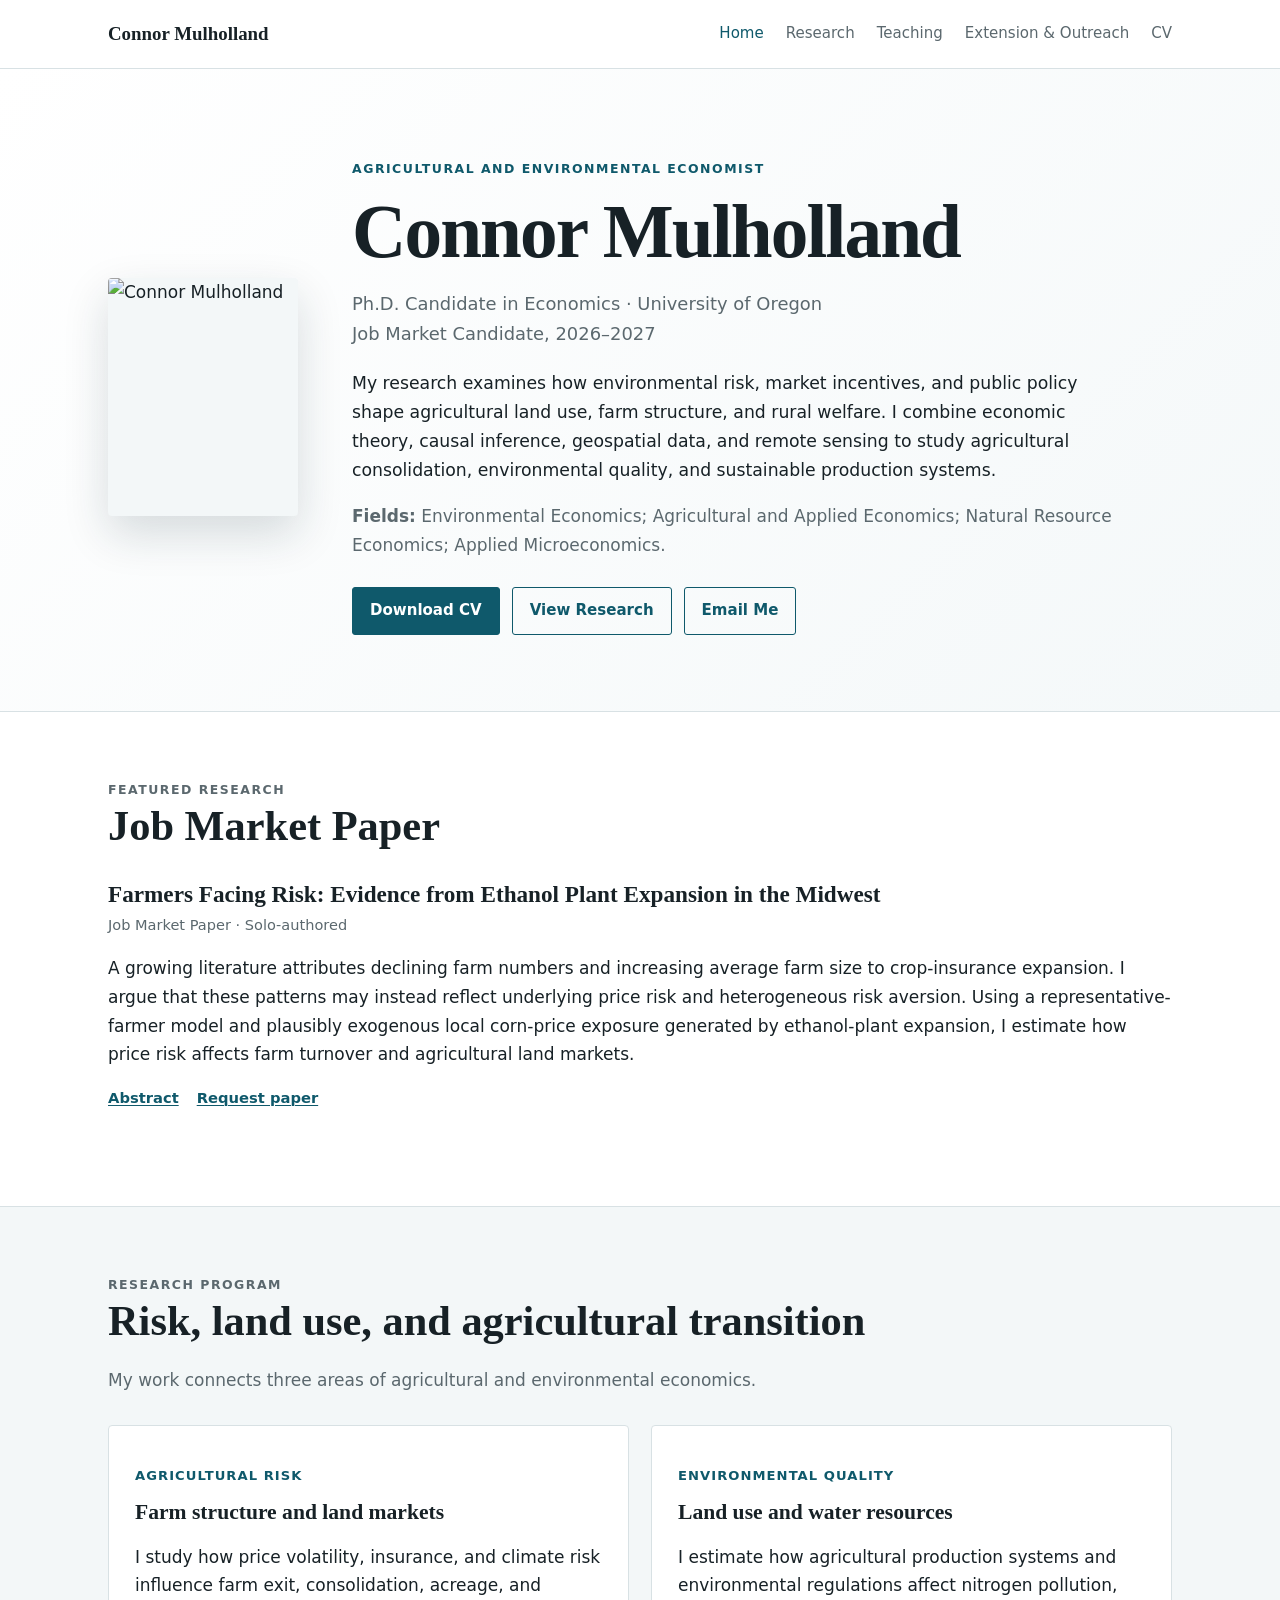
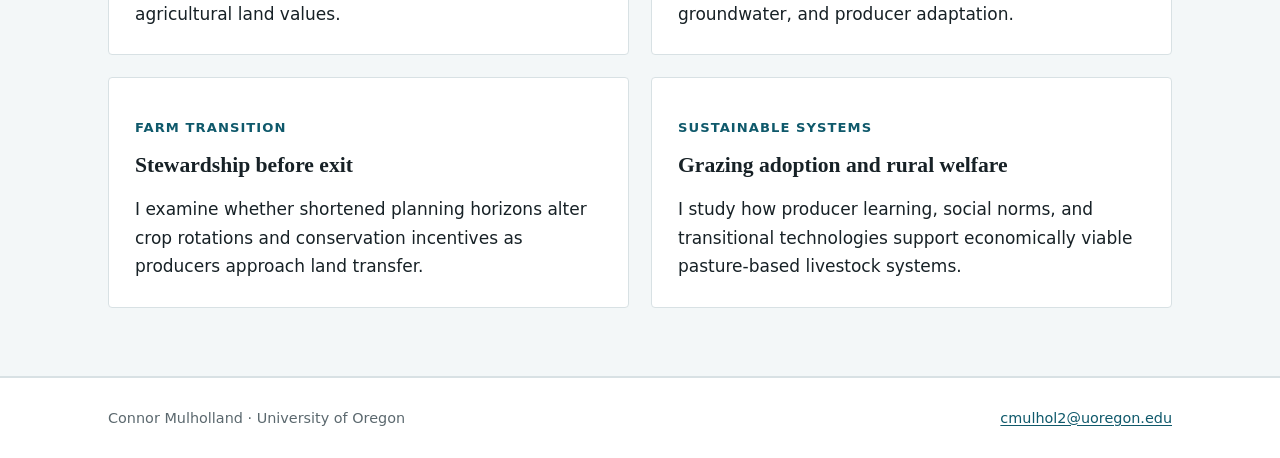
==== index.html @ 606e9f07 "Update index.html" ====
<!doctype html>
<html lang="en">
<head>
  <meta charset="utf-8">
  <meta name="viewport" content="width=device-width, initial-scale=1">
  <meta name="description" content="Connor Mulholland is an economics Ph.D. candidate at the University of Oregon specializing in agricultural and environmental economics.">
  <title>Connor Mulholland | Environmental and Agricultural Economist</title>
  <link rel="stylesheet" href="styles.css">
</head>
<body>
<header class="site-header">
  <nav class="nav" aria-label="Main navigation">
    <a class="brand" href="index.html">Connor Mulholland</a>
    <div class="nav-links">
      <a href="index.html" aria-current="page">Home</a>
      <a href="research.html">Research</a>
      <a href="teaching.html">Teaching</a>
      <a href="outreach.html">Extension & Outreach</a>
      <a href="cv.html">CV</a>
    </div>
  </nav>
</header>
<main>
  <section class="hero">
    <div class="container hero-grid">
      <div class="portrait-wrap"><img class="portrait" src="images/connor-mulholland.jpg" alt="Connor Mulholland"></div>
      <div>
        <p class="eyebrow">Agricultural and Environmental Economist</p>
        <h1>Connor Mulholland</h1>
        <p class="position">Ph.D. Candidate in Economics · University of Oregon<br>Job Market Candidate, 2026–2027</p>
        <p class="summary">My research examines how environmental risk, market incentives, and public policy shape agricultural land use, farm structure, and rural welfare. I combine economic theory, causal inference, geospatial data, and remote sensing to study agricultural consolidation, environmental quality, and sustainable production systems.</p>
        <p class="fields"><strong>Fields:</strong> Environmental Economics; Agricultural and Applied Economics; Natural Resource Economics; Applied Microeconomics.</p>
        <div class="actions">
          <a class="button primary" href="Connor_Mulholland_CV.pdf">Download CV</a>
          <a class="button" href="research.html">View Research</a>
          <a class="button" href="mailto:cmulhol2@uoregon.edu">Email Me</a>
        </div>
      </div>
    </div>
  </section>

  <section class="section">
    <div class="container">
      <div class="section-heading">
        <p class="eyebrow">Featured Research</p>
        <h2>Job Market Paper</h2>
      </div>
      <article class="paper">
        <h3 class="paper-title">Farmers Facing Risk: Evidence from Ethanol Plant Expansion in the Midwest</h3>
        <p class="paper-status">Job Market Paper · Solo-authored</p>
        <p>A growing literature attributes declining farm numbers and increasing average farm size to crop-insurance expansion. I argue that these patterns may instead reflect underlying price risk and heterogeneous risk aversion. Using a representative-farmer model and plausibly exogenous local corn-price exposure generated by ethanol-plant expansion, I estimate how price risk affects farm turnover and agricultural land markets.</p>
        <div class="paper-links">
          <a href="research.html#farmers-facing-risk">Abstract</a>
          <a href="mailto:cmulhol2@uoregon.edu?subject=Farmers%20Facing%20Risk">Request paper</a>
        </div>
      </article>
    </div>
  </section>

  <section class="section alt">
    <div class="container">
      <div class="section-heading">
        <p class="eyebrow">Research Program</p>
        <h2>Risk, land use, and agricultural transition</h2>
        <p>My work connects three areas of agricultural and environmental economics.</p>
      </div>
      <div class="grid-2">
        <div class="card"><p class="meta">Agricultural risk</p><h3>Farm structure and land markets</h3><p>I study how price volatility, insurance, and climate risk influence farm exit, consolidation, acreage, and agricultural land values.</p></div>
        <div class="card"><p class="meta">Environmental quality</p><h3>Land use and water resources</h3><p>I estimate how agricultural production systems and environmental regulations affect nitrogen pollution, groundwater, and producer adaptation.</p></div>
        <div class="card"><p class="meta">Farm transition</p><h3>Stewardship before exit</h3><p>I examine whether shortened planning horizons alter crop rotations and conservation incentives as producers approach land transfer.</p></div>
        <div class="card"><p class="meta">Sustainable systems</p><h3>Grazing adoption and rural welfare</h3><p>I study how producer learning, social norms, and transitional technologies support economically viable pasture-based livestock systems.</p></div>
      </div>
    </div>
  </section>
</main>
<footer class="site-footer"><div class="container footer-row"><span>Connor Mulholland · University of Oregon</span><span><a href="mailto:cmulhol2@uoregon.edu">cmulhol2@uoregon.edu</a></span></div></footer>
</body>
</html>
---- styles.css ----
:root {
  --ink: #172126;
  --muted: #5b686e;
  --accent: #0f596b;
  --accent-dark: #0a3d49;
  --paper: #ffffff;
  --wash: #f3f7f8;
  --line: #d8e1e4;
  --max: 1120px;
  --serif: Georgia, "Times New Roman", serif;
  --sans: Inter, ui-sans-serif, system-ui, -apple-system, BlinkMacSystemFont, "Segoe UI", sans-serif;
}

* { box-sizing: border-box; }
html { scroll-behavior: smooth; }
body {
  margin: 0;
  color: var(--ink);
  background: var(--paper);
  font-family: var(--sans);
  font-size: 17px;
  line-height: 1.68;
  text-rendering: optimizeLegibility;
}
a { color: var(--accent); text-decoration-thickness: .08em; text-underline-offset: .16em; }
a:hover { color: var(--accent-dark); }
img { max-width: 100%; }

.site-header {
  position: sticky;
  top: 0;
  z-index: 10;
  background: rgba(255,255,255,.95);
  backdrop-filter: blur(10px);
  border-bottom: 1px solid var(--line);
}
.nav {
  max-width: var(--max);
  margin: 0 auto;
  min-height: 68px;
  padding: 0 28px;
  display: flex;
  align-items: center;
  justify-content: space-between;
  gap: 24px;
}
.brand {
  font-family: var(--serif);
  font-weight: 700;
  font-size: 1.18rem;
  color: var(--ink);
  text-decoration: none;
}
.nav-links { display: flex; align-items: center; gap: 22px; flex-wrap: wrap; }
.nav-links a { color: var(--muted); text-decoration: none; font-size: .94rem; }
.nav-links a:hover, .nav-links a[aria-current="page"] { color: var(--accent); }

main { min-height: calc(100vh - 180px); }
.container { max-width: var(--max); margin: 0 auto; padding: 0 28px; }
.hero {
  padding: 90px 0 76px;
  background: linear-gradient(135deg, #ffffff 0%, #f4f8f9 100%);
  border-bottom: 1px solid var(--line);
}
.hero-grid {
  display: grid;
  grid-template-columns: 190px minmax(0, 1fr);
  gap: 54px;
  align-items: center;
}
.portrait-wrap {
  width: 190px;
  aspect-ratio: 4/5;
  overflow: hidden;
  border-radius: 4px;
  box-shadow: 0 18px 45px rgba(20,45,54,.16);
  background: var(--wash);
}
.portrait {
  width: 100%;
  height: 100%;
  display: block;
  object-fit: cover;
  object-position: center 38%;
}
.eyebrow {
  margin: 0 0 8px;
  color: var(--accent);
  font-weight: 700;
  letter-spacing: .12em;
  text-transform: uppercase;
  font-size: .78rem;
}
h1, h2, h3 { font-family: var(--serif); line-height: 1.18; }
h1 { margin: 0 0 12px; font-size: clamp(2.7rem, 6vw, 4.7rem); letter-spacing: -.025em; }
h2 { margin: 0 0 20px; font-size: clamp(1.9rem, 4vw, 2.65rem); }
h3 { margin: 0 0 10px; font-size: 1.35rem; }
.position { margin: 0 0 20px; color: var(--muted); font-size: 1.12rem; }
.summary { max-width: 760px; font-size: 1.08rem; }
.fields { color: var(--muted); }
.actions { display: flex; gap: 12px; flex-wrap: wrap; margin-top: 28px; }
.button {
  display: inline-flex;
  align-items: center;
  justify-content: center;
  min-height: 44px;
  padding: 10px 17px;
  border: 1px solid var(--accent);
  border-radius: 3px;
  color: var(--accent);
  text-decoration: none;
  font-weight: 700;
  font-size: .94rem;
}
.button.primary { background: var(--accent); color: white; }
.button:hover { transform: translateY(-1px); }

.section { padding: 68px 0; }
.section.alt { background: var(--wash); border-top: 1px solid var(--line); border-bottom: 1px solid var(--line); }
.section-heading { max-width: 780px; margin-bottom: 30px; }
.section-heading p { color: var(--muted); margin-bottom: 0; }
.grid-2 { display: grid; grid-template-columns: repeat(2, minmax(0, 1fr)); gap: 22px; }
.card {
  background: white;
  border: 1px solid var(--line);
  padding: 26px;
  border-radius: 4px;
}
.card p:last-child { margin-bottom: 0; }
.meta { color: var(--accent); font-weight: 700; font-size: .82rem; text-transform: uppercase; letter-spacing: .08em; }
.paper { padding: 28px 0; border-top: 1px solid var(--line); }
.paper:first-of-type { border-top: 0; padding-top: 0; }
.paper-title { font-size: 1.45rem; margin-bottom: 5px; }
.paper-status { color: var(--muted); font-size: .91rem; margin: 0 0 12px; }
.paper-links { display: flex; gap: 18px; flex-wrap: wrap; font-weight: 700; font-size: .92rem; }
.page-header { padding: 64px 0 42px; border-bottom: 1px solid var(--line); background: var(--wash); }
.page-header p { max-width: 760px; color: var(--muted); font-size: 1.05rem; }
.list-clean { padding: 0; margin: 0; list-style: none; }
.list-clean li { padding: 18px 0; border-top: 1px solid var(--line); }
.list-clean li:first-child { border-top: 0; }
.course-title { display: flex; justify-content: space-between; gap: 24px; font-weight: 700; }
.course-title span:last-child { color: var(--muted); font-weight: 500; text-align: right; }
.pdf-frame { width: 100%; height: 78vh; border: 1px solid var(--line); background: white; }
.notice { padding: 16px 18px; background: #eef6f8; border-left: 4px solid var(--accent); }

.site-footer { border-top: 1px solid var(--line); padding: 28px 0; color: var(--muted); font-size: .9rem; }
.footer-row { display: flex; justify-content: space-between; gap: 24px; flex-wrap: wrap; }

@media (max-width: 760px) {
  .nav { min-height: auto; padding-top: 16px; padding-bottom: 16px; align-items: flex-start; flex-direction: column; }
  .nav-links { gap: 14px 18px; }
  .hero { padding: 58px 0; }
  .hero-grid { grid-template-columns: 1fr; gap: 30px; }
  .portrait-wrap { width: 150px; }
  .grid-2 { grid-template-columns: 1fr; }
  .course-title { flex-direction: column; gap: 2px; }
  .course-title span:last-child { text-align: left; }
}
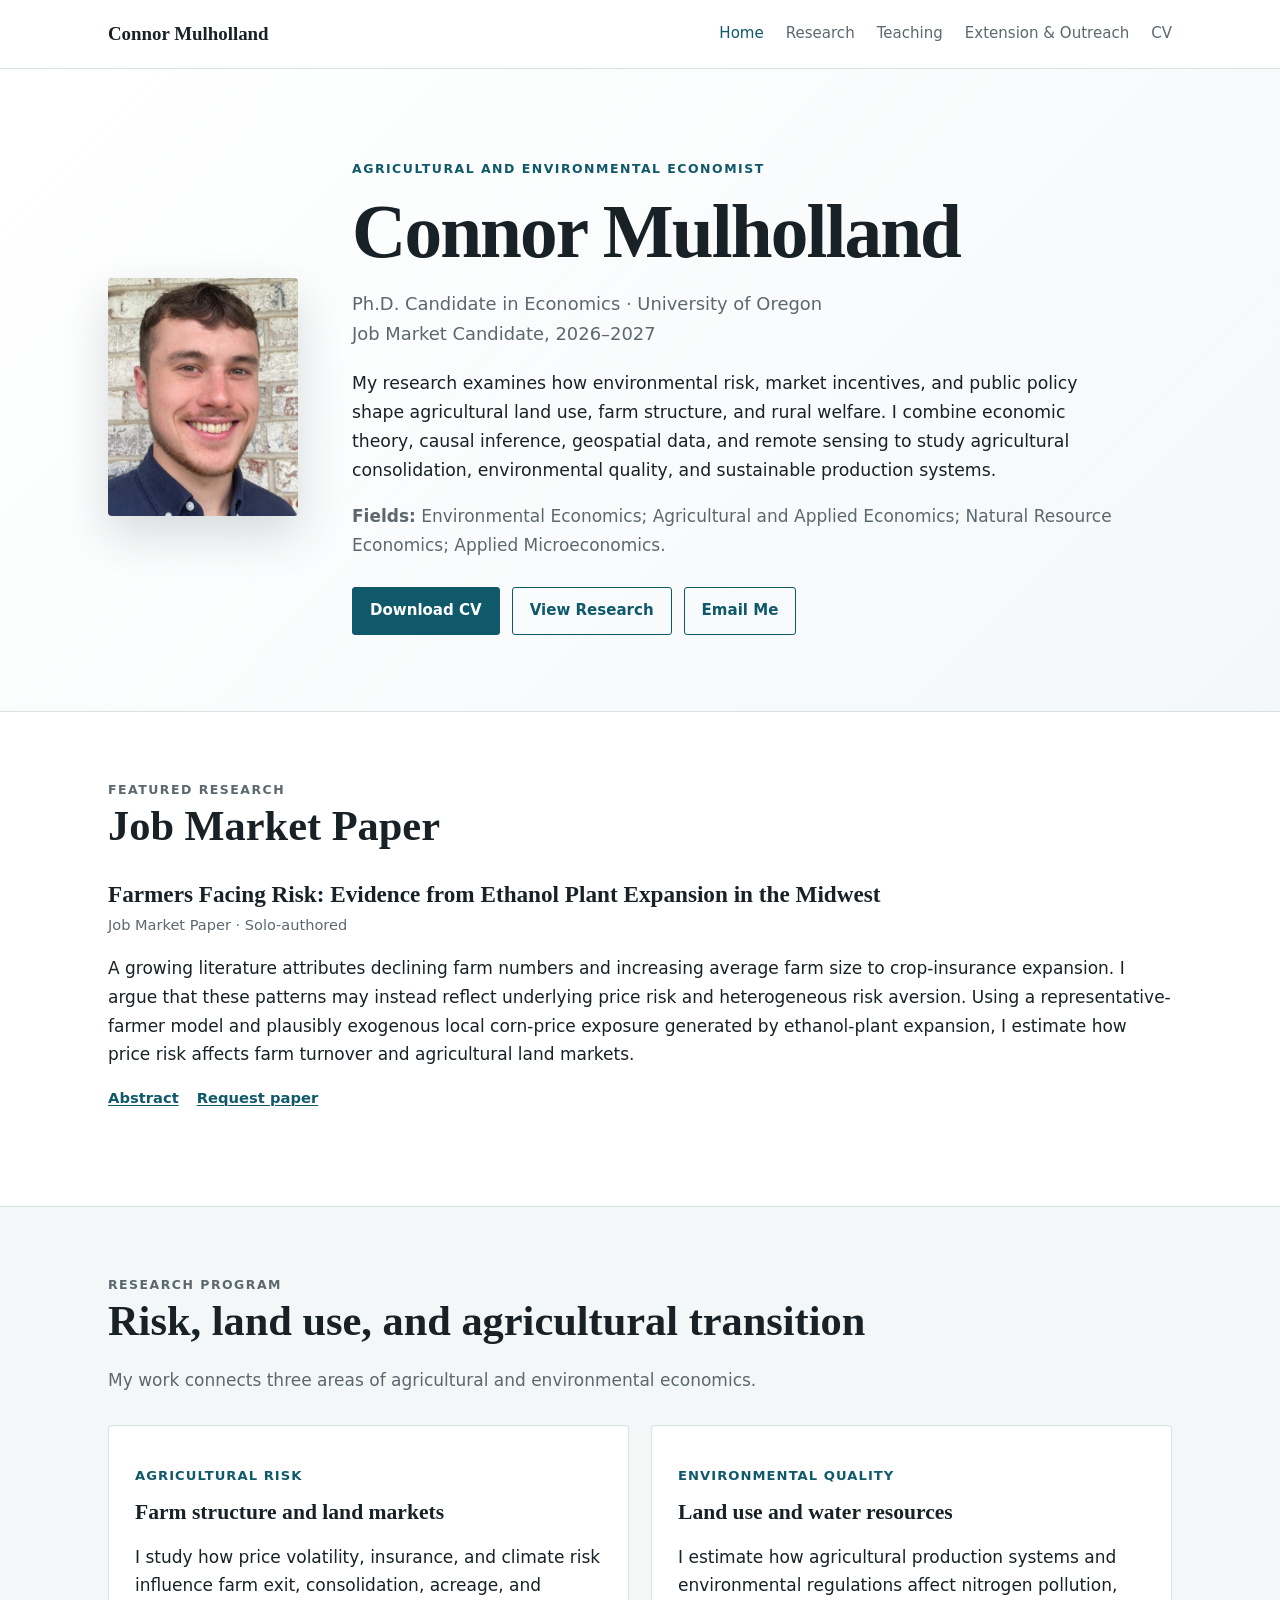
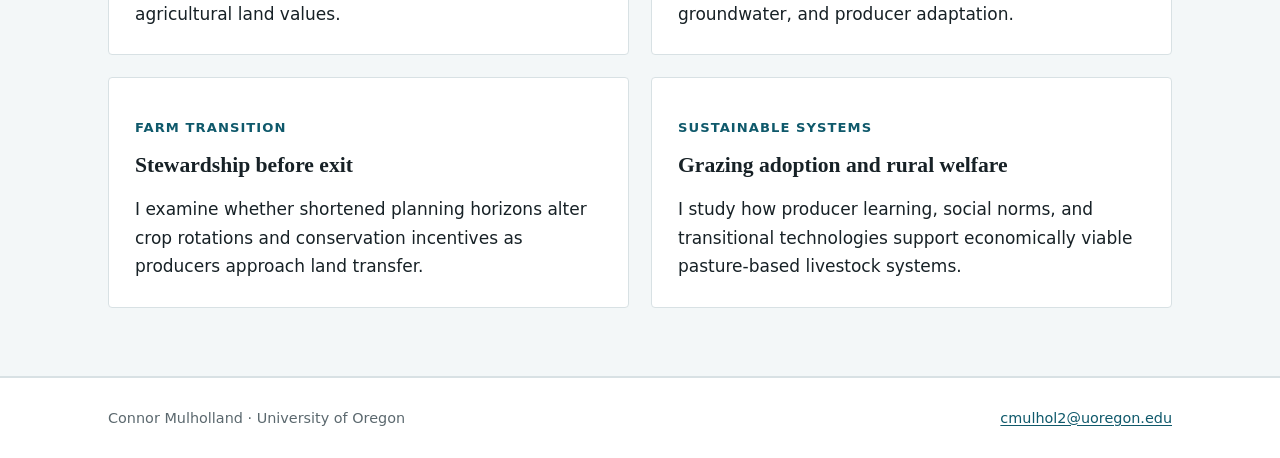
==== commit d5f8622b: "Update index.html" ====
--- a/index.html
+++ b/index.html
@@ -23,7 +23,7 @@
 <main>
   <section class="hero">
     <div class="container hero-grid">
-      <div class="portrait-wrap"><img class="portrait" src="images/connor-mulholland.jpg" alt="Connor Mulholland"></div>
+      <div class="portrait-wrap"><img class="portrait" src="headshot.png" alt="Connor Mulholland"></div>
       <div>
         <p class="eyebrow">Agricultural and Environmental Economist</p>
         <h1>Connor Mulholland</h1>
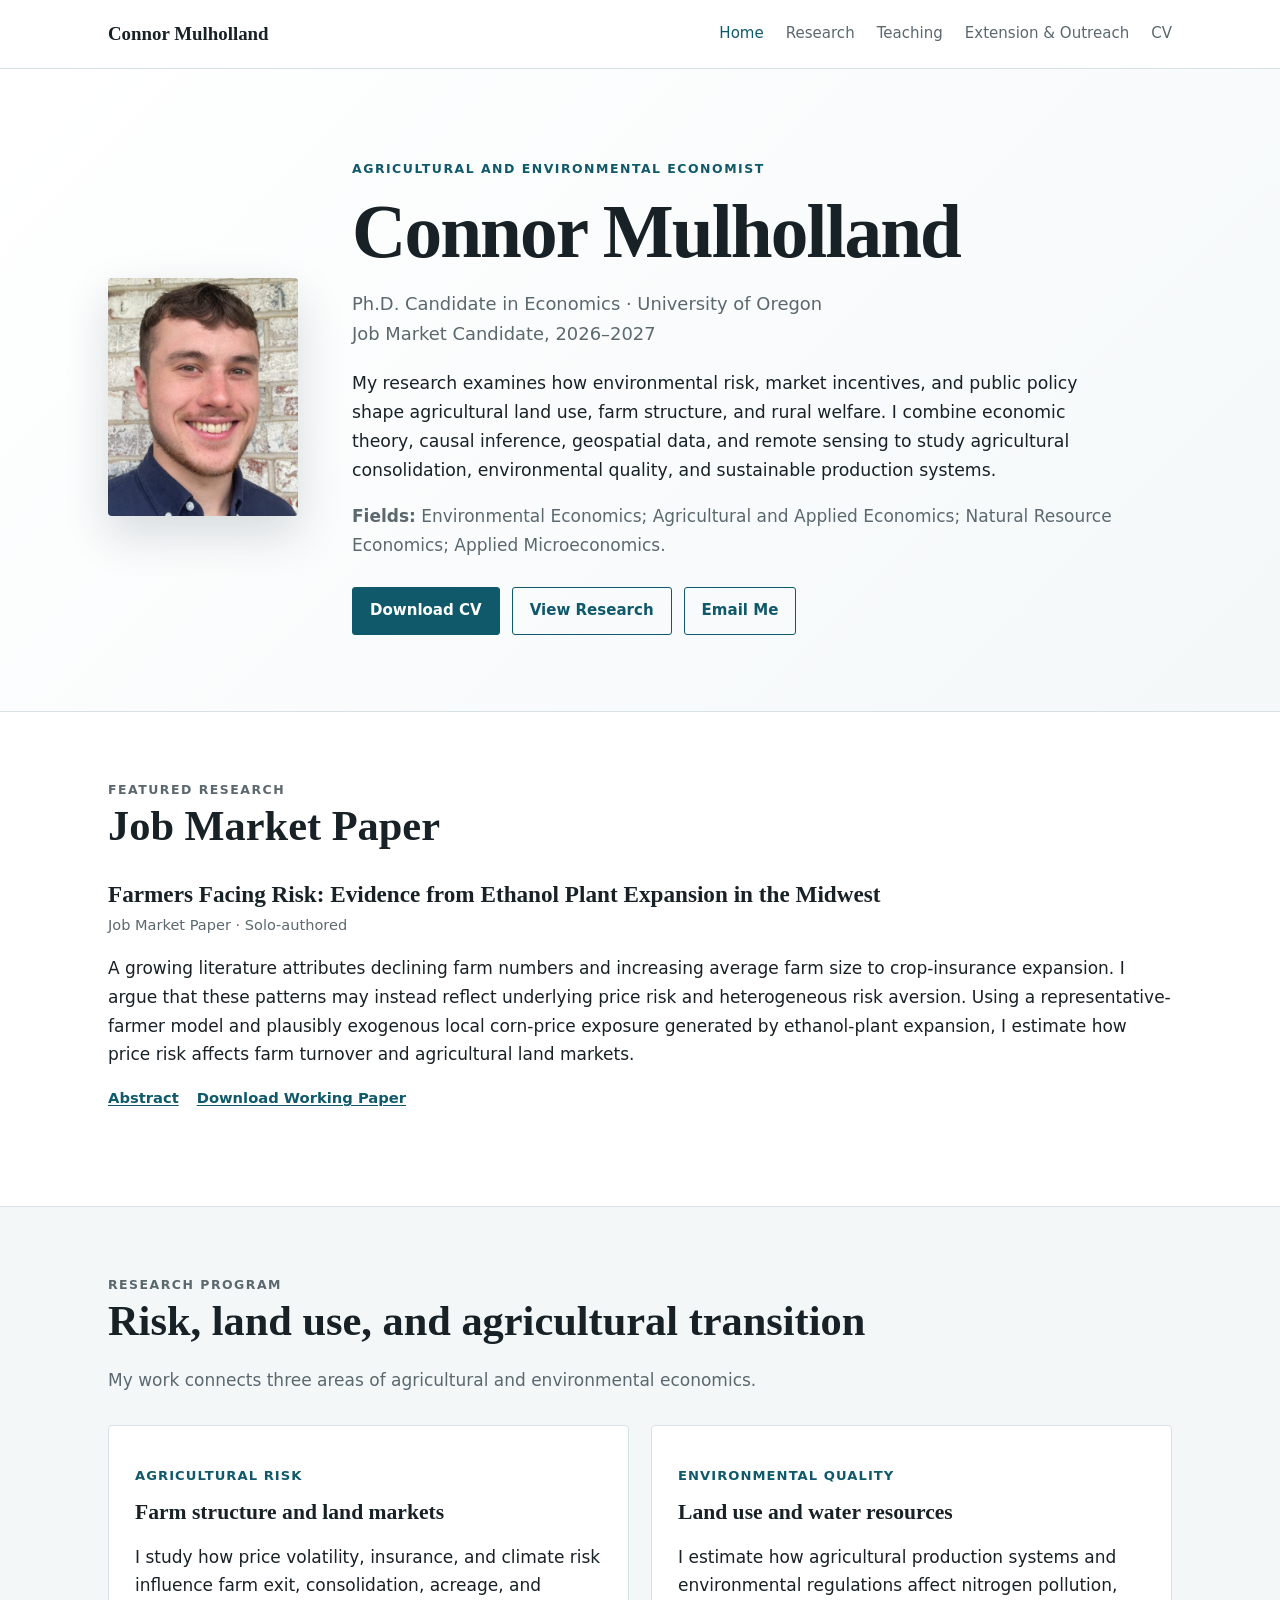
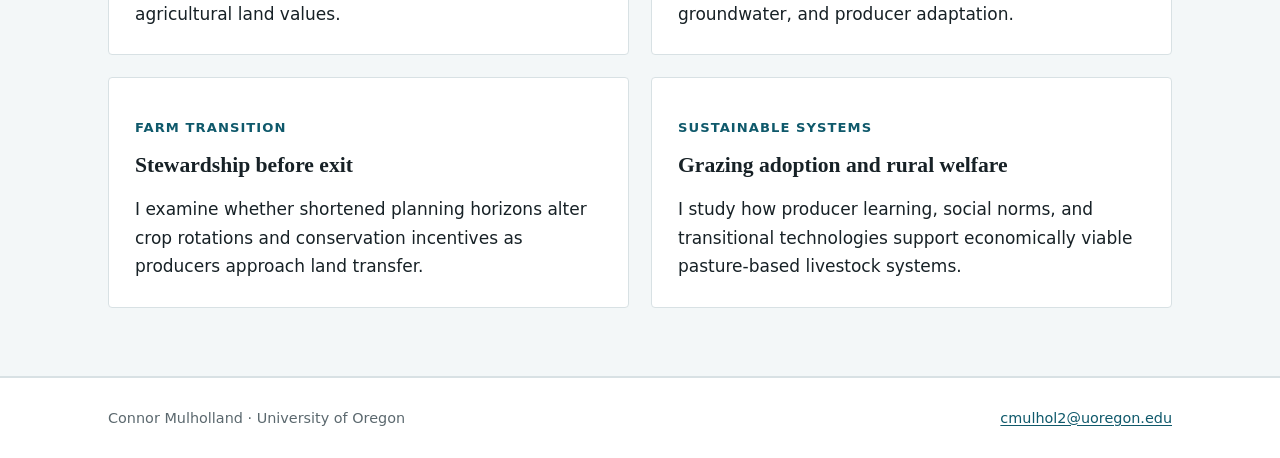
==== commit d3ac1391: "Update index.html" ====
--- a/index.html
+++ b/index.html
@@ -51,7 +51,7 @@
         <p>A growing literature attributes declining farm numbers and increasing average farm size to crop-insurance expansion. I argue that these patterns may instead reflect underlying price risk and heterogeneous risk aversion. Using a representative-farmer model and plausibly exogenous local corn-price exposure generated by ethanol-plant expansion, I estimate how price risk affects farm turnover and agricultural land markets.</p>
         <div class="paper-links">
           <a href="research.html#farmers-facing-risk">Abstract</a>
-          <a href="mailto:cmulhol2@uoregon.edu?subject=Farmers%20Facing%20Risk">Request paper</a>
+          <a href="farmers-facing-risk.pdf" target="_blank" rel="noopener">Download Working Paper</a></div></article>
         </div>
       </article>
     </div>
--- a/styles.css
+++ b/styles.css
@@ -156,3 +156,39 @@
   .course-title { flex-direction: column; gap: 2px; }
   .course-title span:last-child { text-align: left; }
 }
+.tool-grid {
+  display: grid;
+  grid-template-columns: repeat(2, minmax(0, 1fr));
+  gap: 1.5rem;
+  margin-top: 1.5rem;
+}
+
+.tool-card {
+  display: flex;
+  flex-direction: column;
+  padding: 1.5rem;
+  border: 1px solid #d9dee5;
+  border-radius: 12px;
+  background: #ffffff;
+}
+
+.tool-card h3 {
+  margin-top: 0;
+  margin-bottom: 0.75rem;
+}
+
+.tool-card p {
+  flex-grow: 1;
+  margin-bottom: 1.25rem;
+}
+
+.tool-card .button {
+  align-self: flex-start;
+  text-decoration: none;
+}
+
+@media (max-width: 700px) {
+  .tool-grid {
+    grid-template-columns: 1fr;
+  }
+}
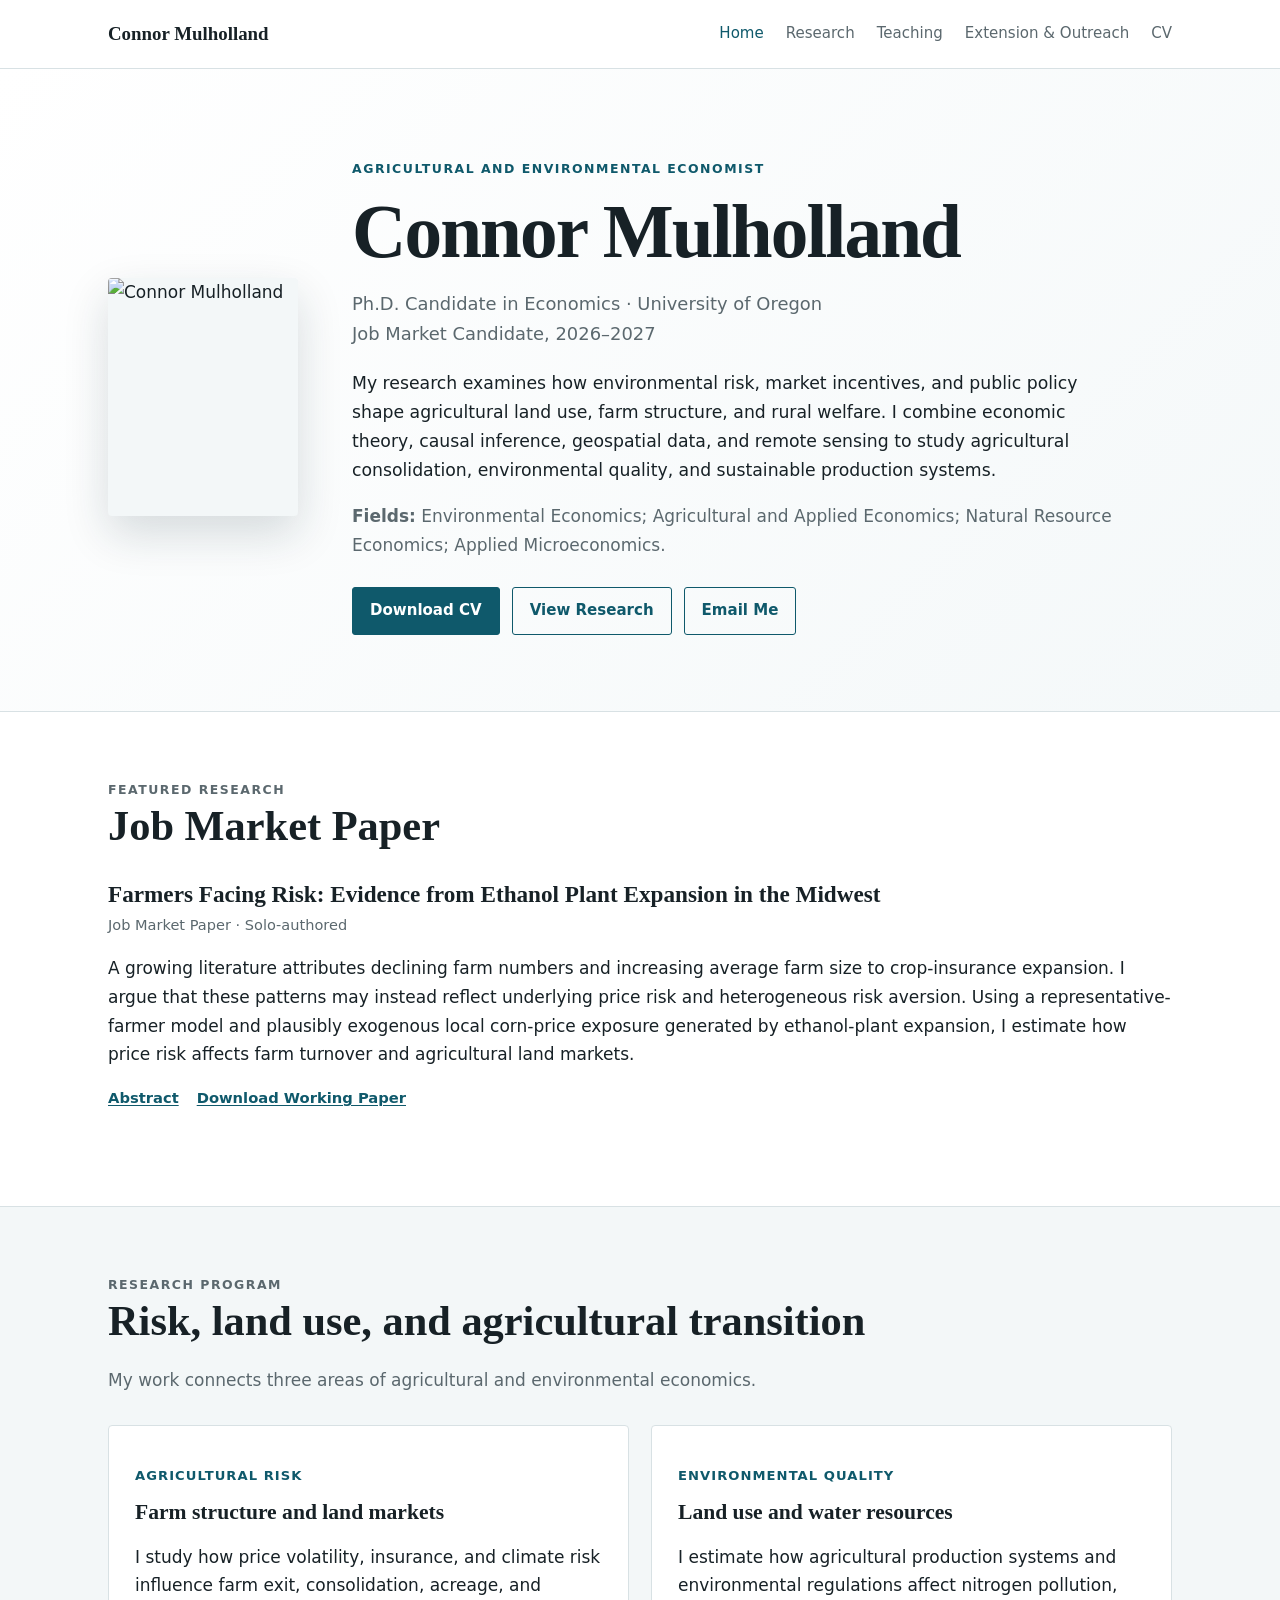
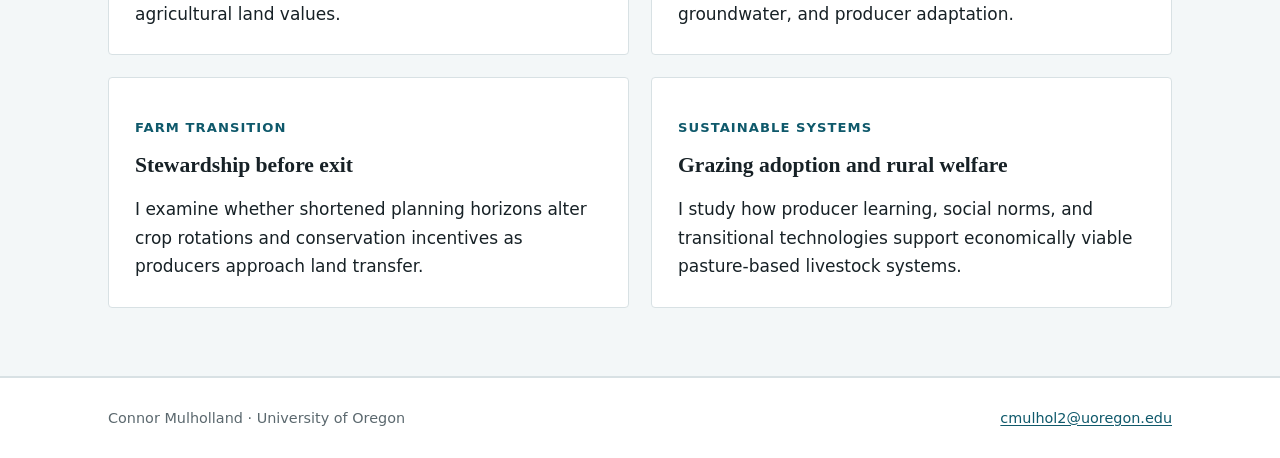
==== commit 73fd03f2: "Update index.html" ====
--- a/index.html
+++ b/index.html
@@ -23,7 +23,7 @@
 <main>
   <section class="hero">
     <div class="container hero-grid">
-      <div class="portrait-wrap"><img class="portrait" src="headshot.png" alt="Connor Mulholland"></div>
+      <div class="portrait-wrap"><img class="portrait" src="headshot.jgp" alt="Connor Mulholland"></div>
       <div>
         <p class="eyebrow">Agricultural and Environmental Economist</p>
         <h1>Connor Mulholland</h1>
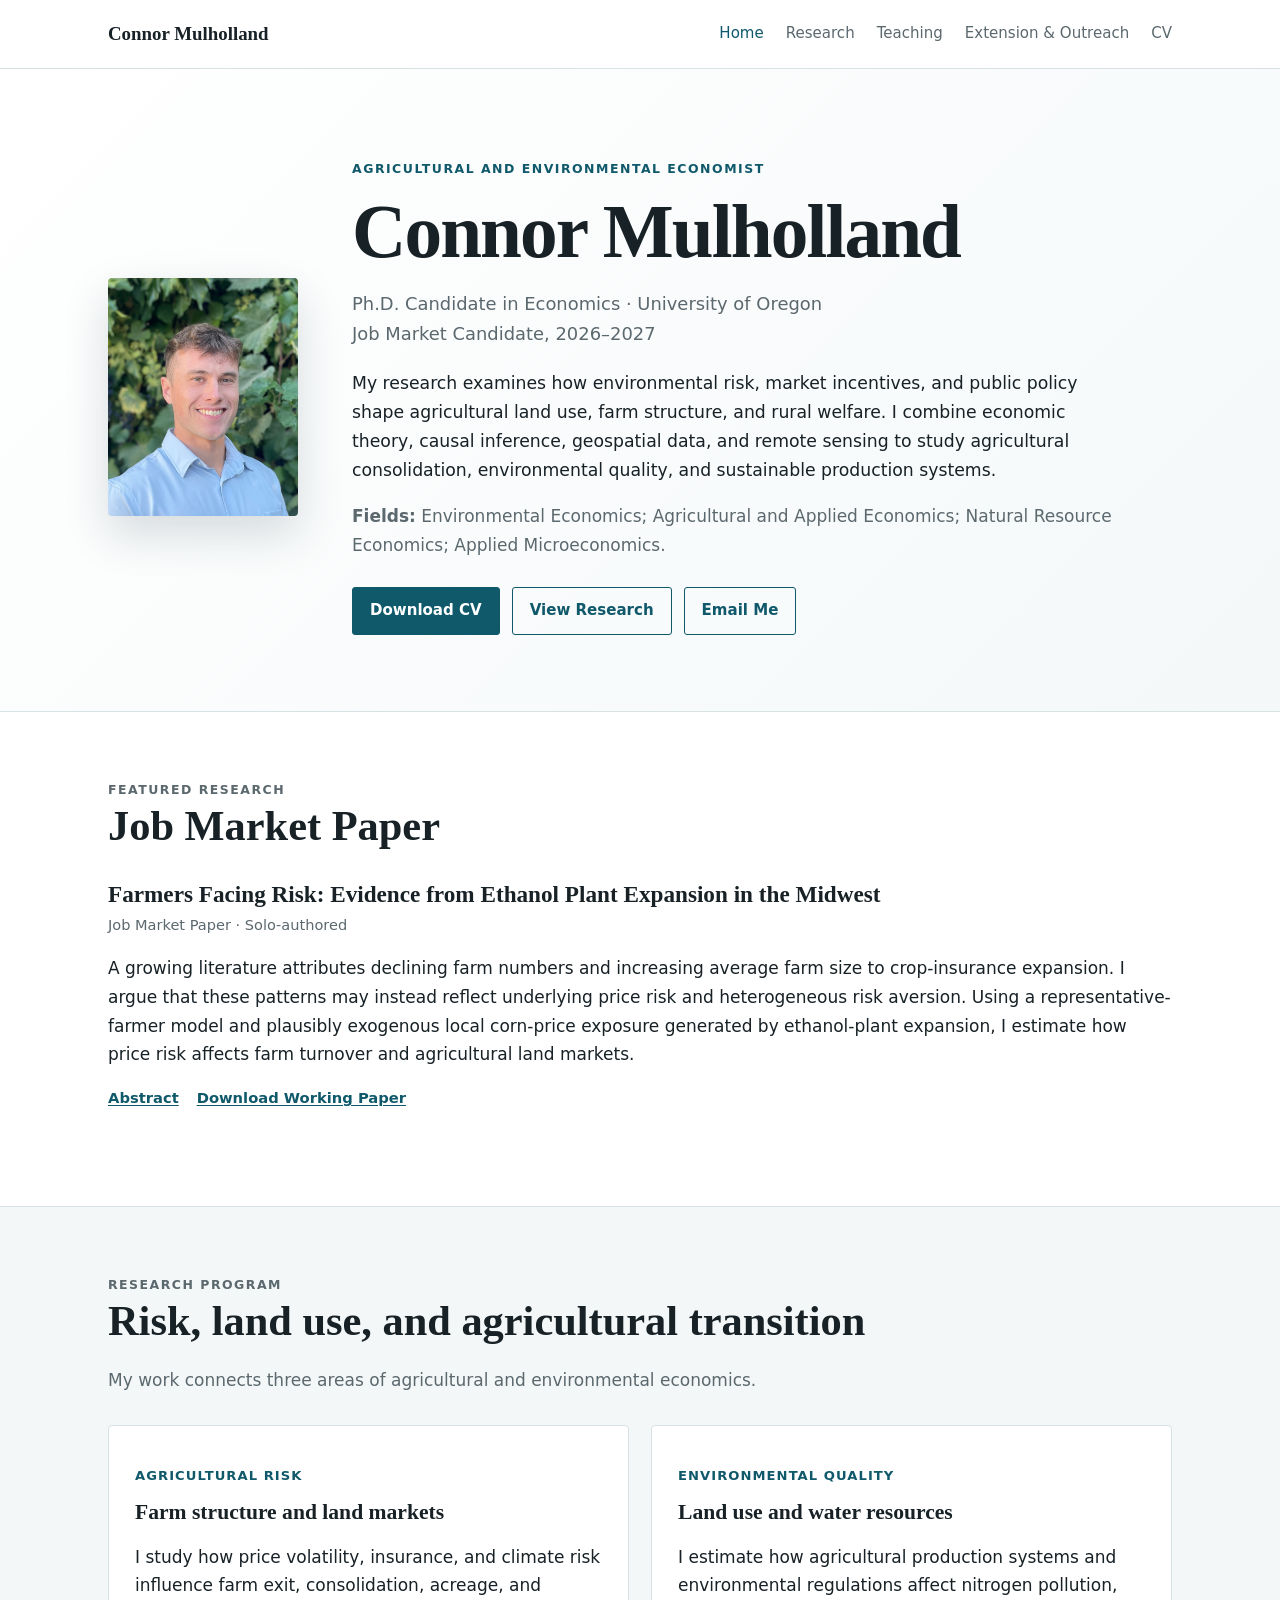
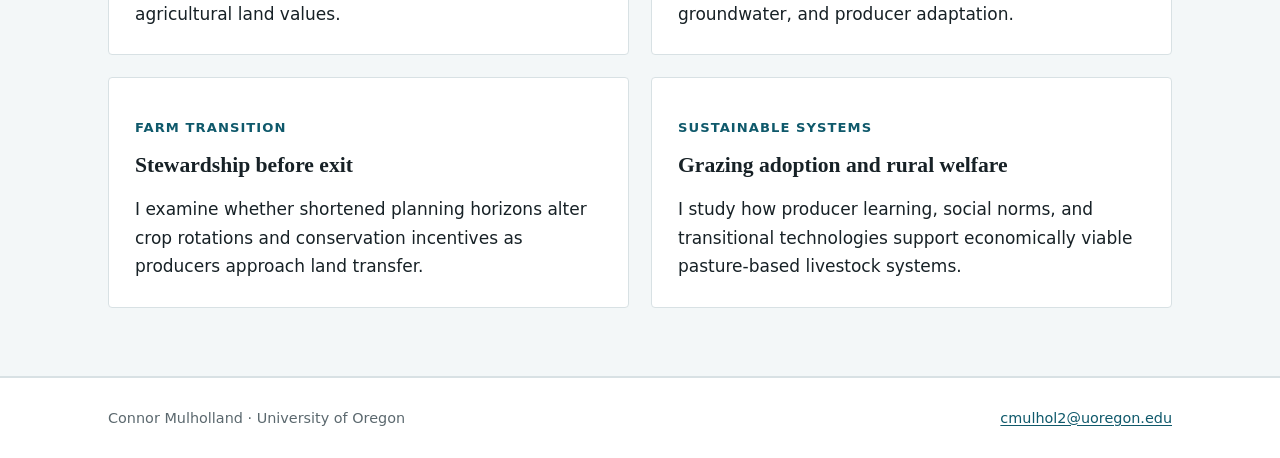
==== commit 88e75872: "Update index.html" ====
--- a/index.html
+++ b/index.html
@@ -23,7 +23,7 @@
 <main>
   <section class="hero">
     <div class="container hero-grid">
-      <div class="portrait-wrap"><img class="portrait" src="headshot.jgp" alt="Connor Mulholland"></div>
+      <div class="portrait-wrap"><img class="portrait" src="headshot.jpg" alt="Connor Mulholland"></div>
       <div>
         <p class="eyebrow">Agricultural and Environmental Economist</p>
         <h1>Connor Mulholland</h1>
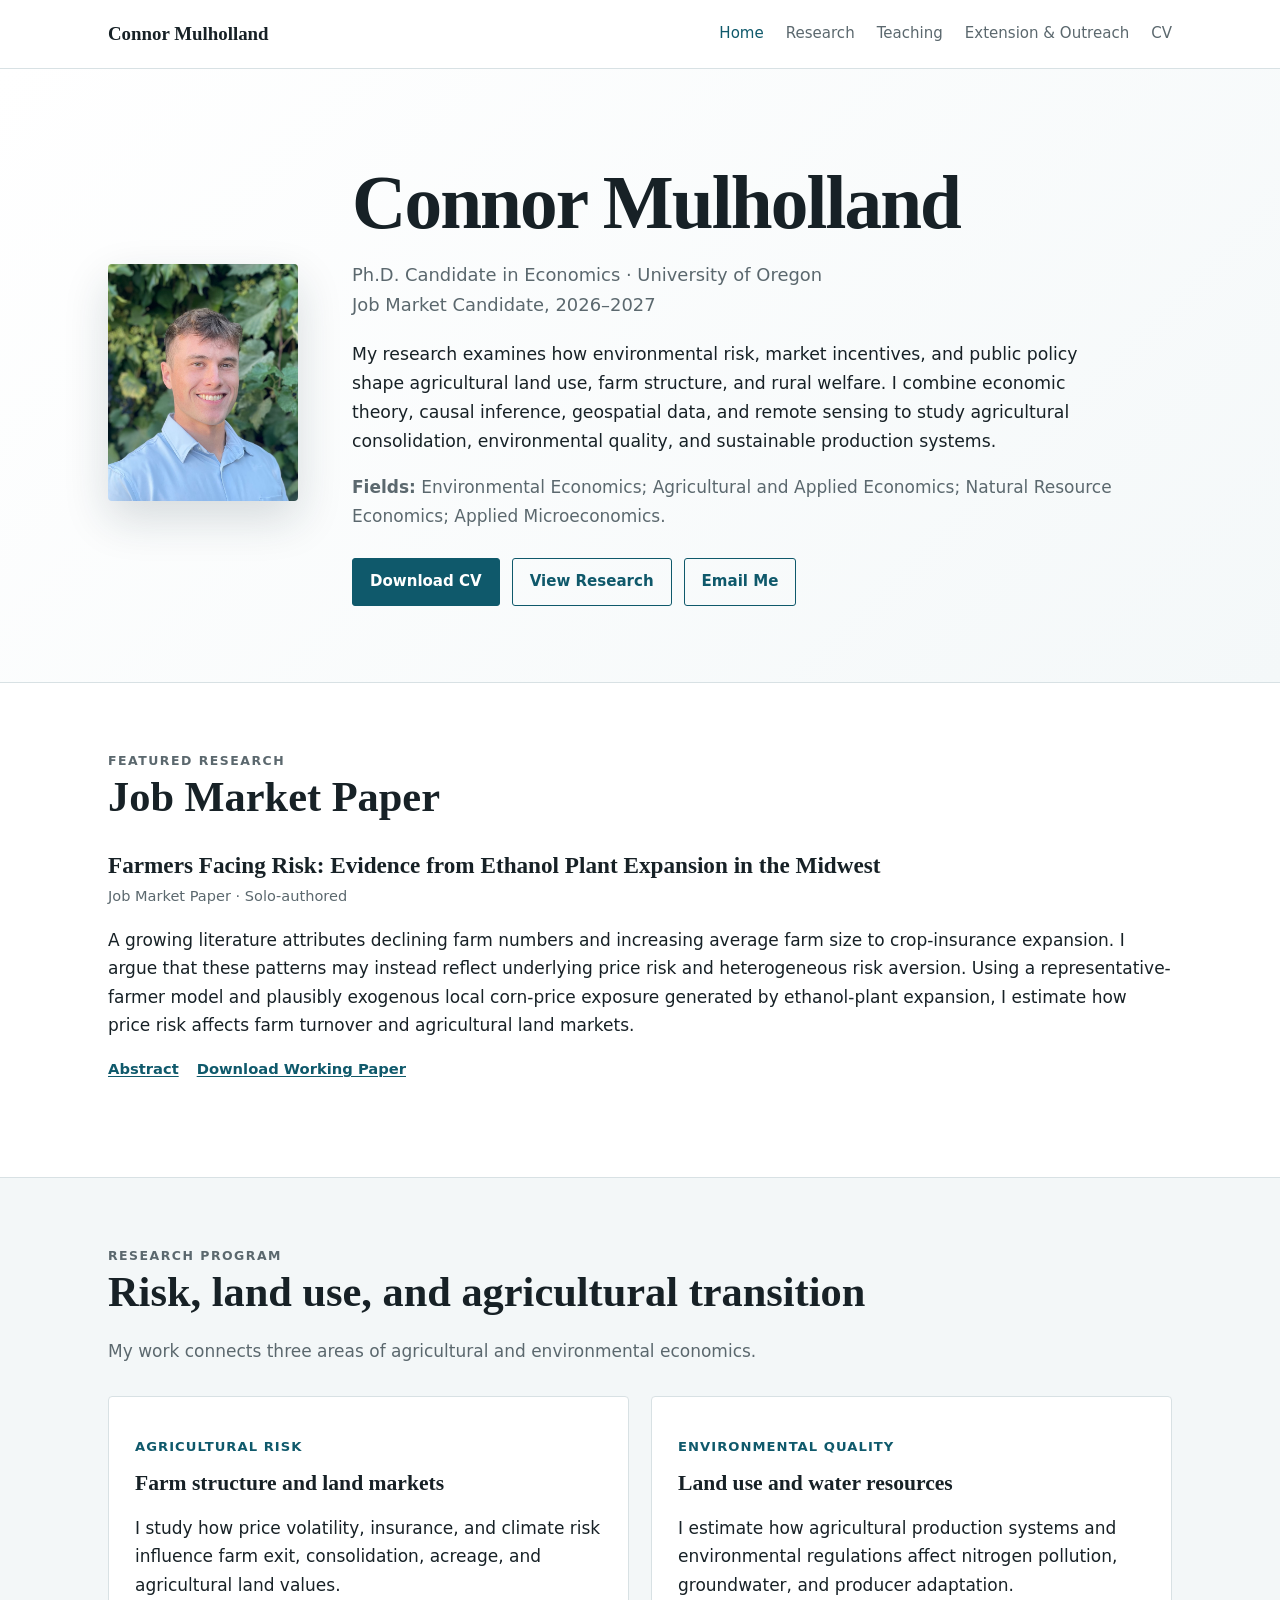
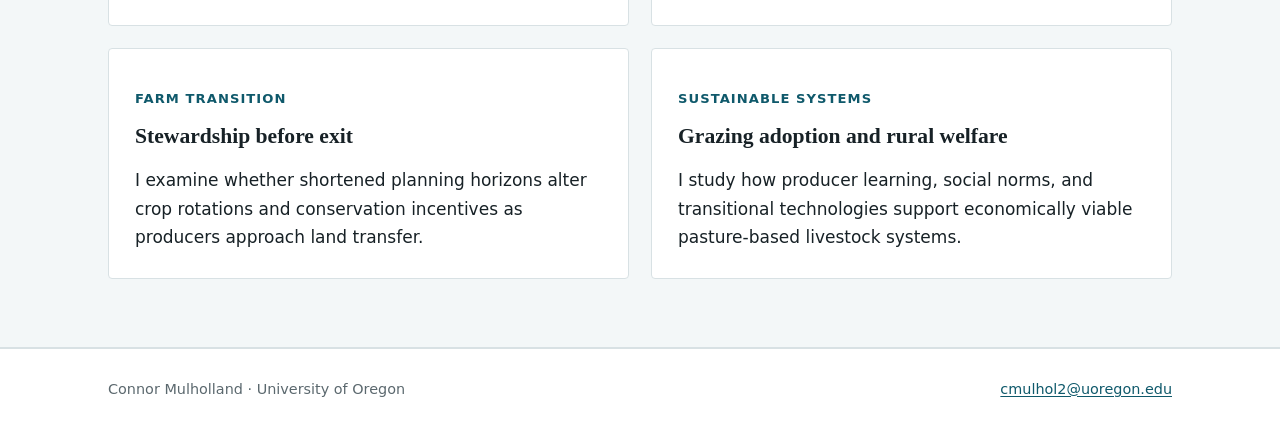
==== commit e18fdd48: "Update index.html" ====
--- a/index.html
+++ b/index.html
@@ -4,7 +4,7 @@
   <meta charset="utf-8">
   <meta name="viewport" content="width=device-width, initial-scale=1">
   <meta name="description" content="Connor Mulholland is an economics Ph.D. candidate at the University of Oregon specializing in agricultural and environmental economics.">
-  <title>Connor Mulholland | Environmental and Agricultural Economist</title>
+  <title>Connor Mulholland </title>
   <link rel="stylesheet" href="styles.css">
 </head>
 <body>
@@ -25,7 +25,6 @@
     <div class="container hero-grid">
       <div class="portrait-wrap"><img class="portrait" src="headshot.jpg" alt="Connor Mulholland"></div>
       <div>
-        <p class="eyebrow">Agricultural and Environmental Economist</p>
         <h1>Connor Mulholland</h1>
         <p class="position">Ph.D. Candidate in Economics · University of Oregon<br>Job Market Candidate, 2026–2027</p>
         <p class="summary">My research examines how environmental risk, market incentives, and public policy shape agricultural land use, farm structure, and rural welfare. I combine economic theory, causal inference, geospatial data, and remote sensing to study agricultural consolidation, environmental quality, and sustainable production systems.</p>
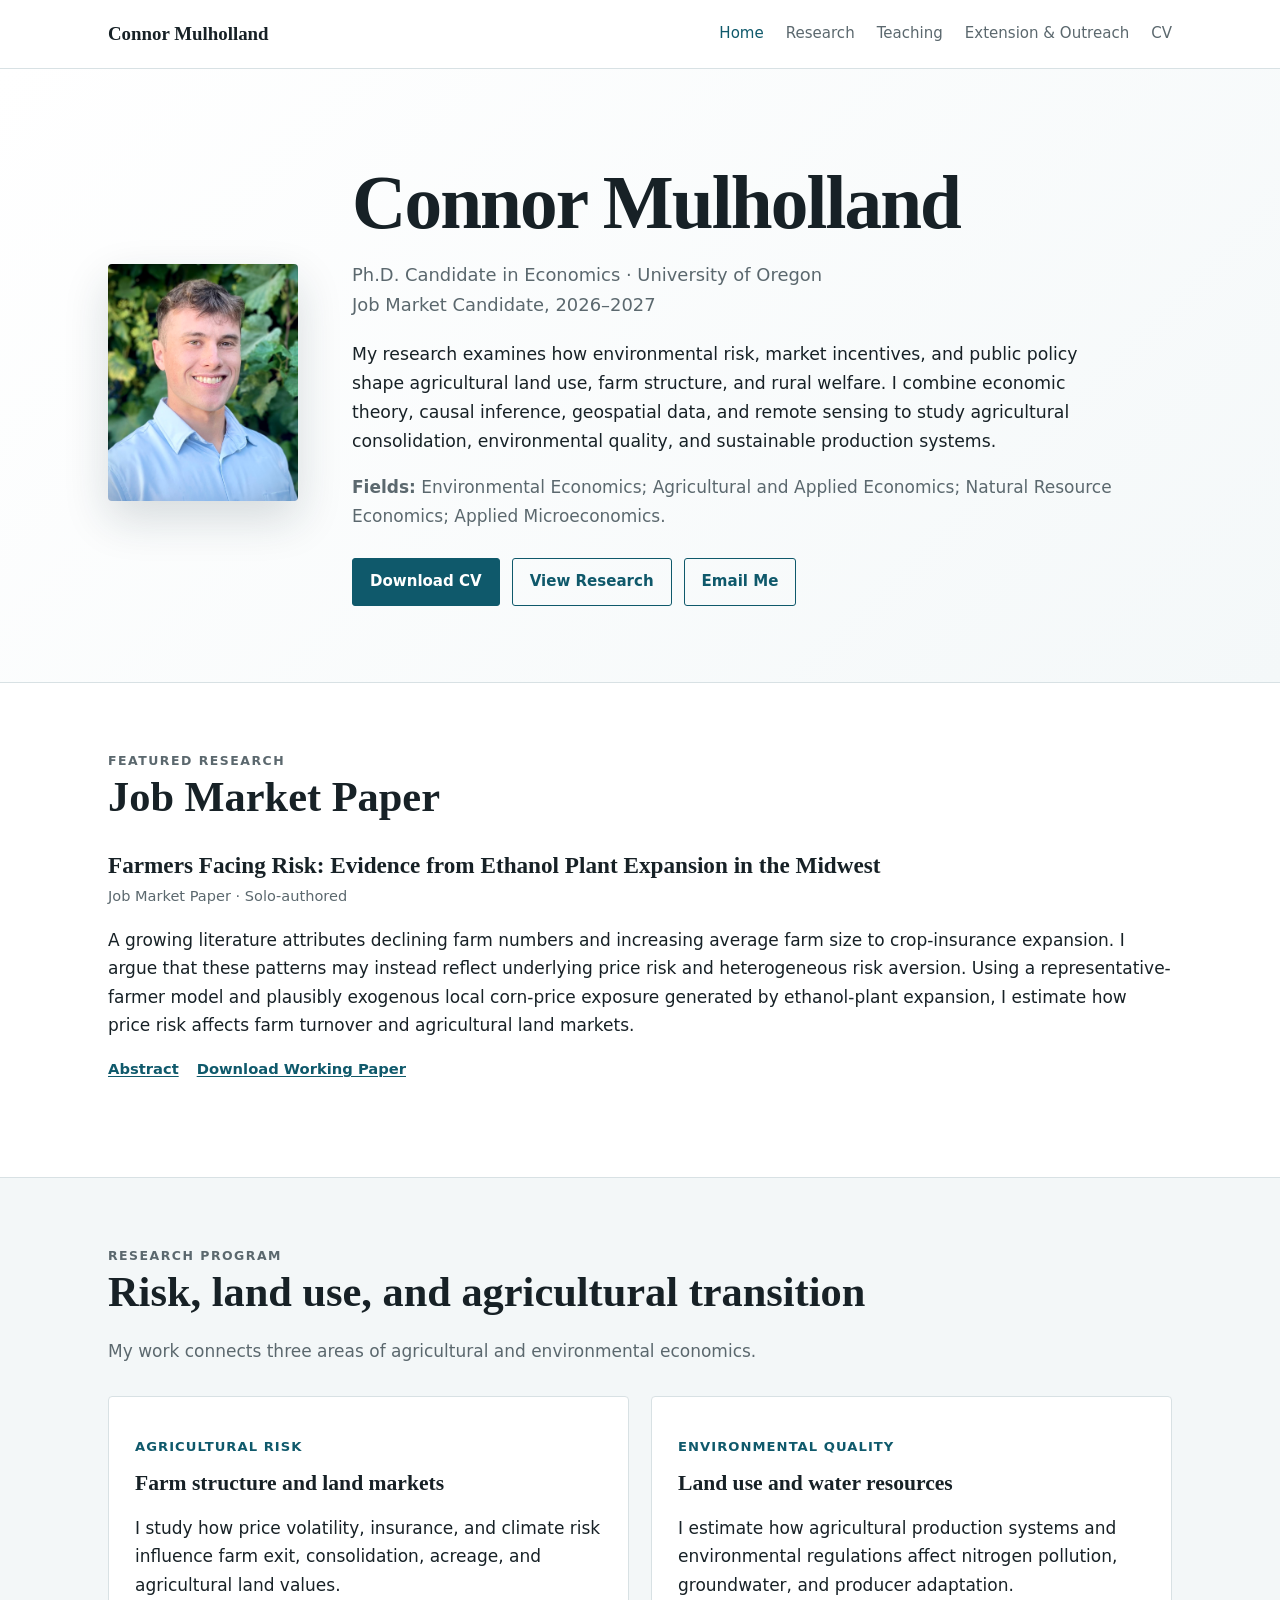
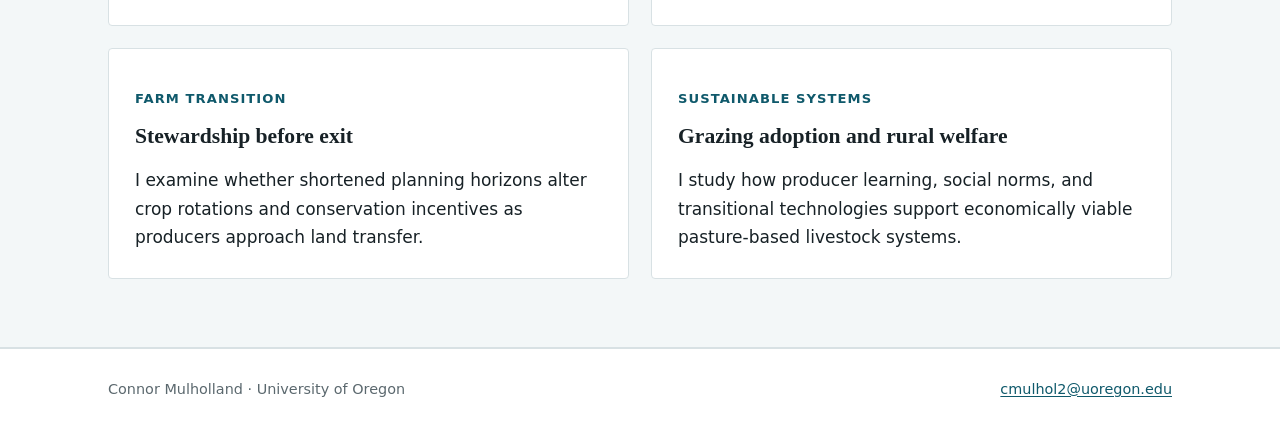
==== commit a7c391c2: "Update index.html" ====
--- a/index.html
+++ b/index.html
@@ -23,7 +23,7 @@
 <main>
   <section class="hero">
     <div class="container hero-grid">
-      <div class="portrait-wrap"><img class="portrait" src="headshot.jpg" alt="Connor Mulholland"></div>
+      <div class="portrait-wrap"><img class="portrait" src="headshot1.jpg" alt="Connor Mulholland"></div>
       <div>
         <h1>Connor Mulholland</h1>
         <p class="position">Ph.D. Candidate in Economics · University of Oregon<br>Job Market Candidate, 2026–2027</p>
